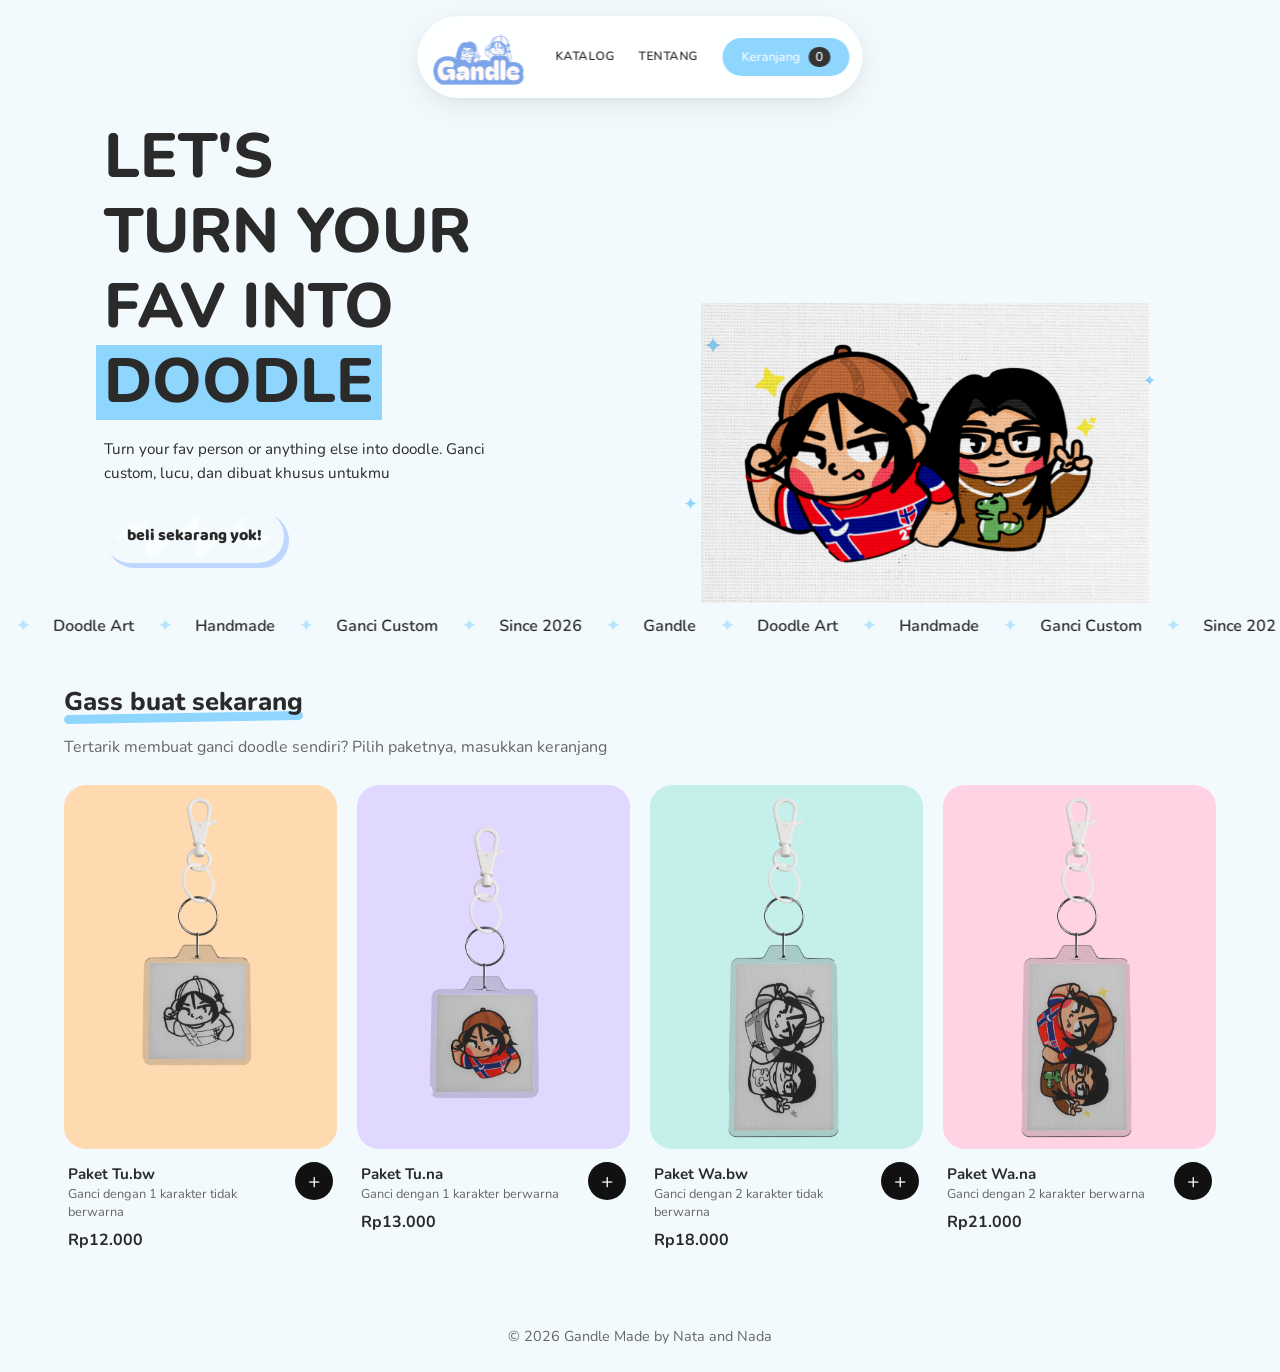
==== index.html @ 8a151f9f "first commit" ====
<!DOCTYPE html>
<html lang="id">
<head>
    <meta charset="UTF-8">
    <meta name="viewport" content="width=device-width, initial-scale=1.0">
    <meta name="description" content="Gandle - Turn your fav person or anything else into doodle">
    <meta name="author" content="Nada">
    <title>Gandle - Ganci Doodle Custom</title>
    <link rel="icon" href="images/sticker gandle.png" type="image/png">
    <link rel="preconnect" href="https://fonts.googleapis.com">
    <link rel="preconnect" href="https://fonts.gstatic.com" crossorigin>
    <link href="https://fonts.googleapis.com/css2?family=Nunito:wght@400;500;600;700;800;900&display=swap" rel="stylesheet">
    <link href="https://fonts.googleapis.com/css2?family=Baloo+2:wght@400;500;600;700;800&family=Poppins:wght@400;600;700;800&display=swap" rel="stylesheet">
    <link rel="stylesheet" href="style.css">
    <link rel="stylesheet" href="shop.css">
</head>
<body>
    <nav class="nav container" aria-label="Navigasi utama">
        <a class="logo" href="index.html">
            <img src="images/sticker gandle.png" alt="Gandle">
        </a>
        <div class="nav-links">
            <a href="#katalog">Katalog</a>
            <a href="about.html">Tentang</a>
            <button id="cart-btn" class="cart-btn" type="button">Keranjang <span id="cart-count">0</span></button>
        </div>
        <button class="menu-toggle" id="menu-toggle" type="button" aria-label="Buka menu" aria-expanded="false">
            <span></span>
            <span></span>
            <span></span>
        </button>
    </nav>

    <section class="hero container" aria-labelledby="hero-title">
        <div class="hero-text">
            <h1 id="hero-title"><span class="hl-w">LET'S</span><span>TURN YOUR</span>FAV INTO<span class="hl-y"> DOODLE </span></h1>
            <p>Turn your fav person or anything else into doodle. Ganci custom, lucu, dan dibuat khusus untukmu</p>
            <a class="button pill" href="#katalog">
                <svg class="button-cosm" xmlns="http://www.w3.org/2000/svg" viewBox="0 0 256 256"
                    aria-hidden="true"></svg>

                <svg class="highlight" viewBox="0 0 144.75738 77.18431" preserveAspectRatio="none" aria-hidden="true">
                    <path
                        d="M180.02826,169.45123c0,0 12.65228,-25.55115 24.2441,-25.66863c6.39271,-0.06479 -5.89143,46.12943 4.90937,50.63857c10.22345,4.2681 24.14292,-52.38336 37.86455,-59.80493c3.31715,-1.79413 -5.35094,45.88889 -0.78872,58.34589c5.19371,14.18125 33.36934,-58.38221 36.43049,-56.91633c4.67078,2.23667 -0.06338,44.42744 5.22574,47.53647c6.04041,3.55065 19.87185,-20.77286 19.87185,-20.77286"
                        transform="translate(-171.52826,-126.11624)" />
                </svg>

                <span>beli sekarang yok!</span>
            </a>
        </div>
        <div class="hero-art">
            <span class="star s1" aria-hidden="true">&#10022;</span>
            <span class="star s2" aria-hidden="true">&#10022;</span>
            <span class="star s3" aria-hidden="true">&#10022;</span>
            <img src="images/n2.png" width="1080" height="1080" alt="Ganci Gandle berisi doodle dua karakter berwarna">
        </div>
    </section>

    <div class="band">
        <div class="band-track" id="bandTrack">
            <span>Gandle</span>
            <span>Doodle Art</span>
            <span>Handmade</span>
            <span>Ganci Custom</span>
            <span>Since 2026</span>
        </div>
    </div>

    <main class="container">
        <section class="catalog-layout" id="katalog" aria-labelledby="judul-katalog">
            <div class="catalog-content">
                <div class="catalog-heading">
                    <h2 class="section-title" id="judul-katalog">Gass buat sekarang</h2>
                    <p>Tertarik membuat ganci doodle sendiri? Pilih paketnya, masukkan keranjang</p>
                </div>
                <div class="card catalog-cards" id="catalog" aria-live="polite"></div>
            </div>
        </section>
    </main>

    <footer>
        <p>&copy; 2026 Gandle Made by Nata and Nada</p>
    </footer>

    <div id="overlay" class="overlay" hidden></div>

    <aside id="cart" class="drawer" aria-label="Keranjang belanja" aria-hidden="true">
        <div class="drawer-head">
            <h2>Keranjang</h2>
            <button id="cart-close" class="icon-btn" type="button" aria-label="Tutup keranjang">&times;</button>
        </div>
        <div id="cart-items" class="drawer-body"></div>
        <div class="drawer-foot">
            <div class="total-row"><span>Total</span><strong id="cart-total">Rp0</strong></div>
            <button id="checkout-btn" class="btn" type="button">Checkout</button>
            <button id="clear-btn" class="btn-ghost" type="button">Kosongkan keranjang</button>
        </div>
    </aside>

    <dialog id="checkout" class="modal" aria-labelledby="co-title">
        <form id="co-form" novalidate>
            <div class="drawer-head">
                <h2 id="co-title">Checkout</h2>
                <button type="button" class="icon-btn" data-close aria-label="Tutup">&times;</button>
            </div>
            <div class="quick-profile" id="quick-profile">
                <div class="profile-copy">
                </div>
                <div class="profile-grid">
                    <label>Nama <input name="name" autocomplete="name" placeholder="Nama kamu" required></label>
                    <label>Nomor WhatsApp <input name="phone" type="tel" inputmode="tel" autocomplete="tel"
                            placeholder="08xxxxxxxxxx" required></label>
                </div>
                <button type="button" class="profile-edit" id="profile-clear" hidden>Ganti data diri</button>
            </div>
            <div id="co-summary" class="co-summary"></div>
            <label>Alamat pengiriman untuk Menentukan Lokasi COD <textarea name="address" rows="3"
                    autocomplete="street-address" placeholder="Alamat lengkap untuk pengiriman"
                    required></textarea></label>
            <div class="checkout-section order-custom-section">
                <div class="field-heading"><strong>Detail tiap pesanan</strong><span>Catatan & foto mengikuti tipe
                        ganci</span></div>
                <div id="co-items-detail" class="co-items-detail"></div>
            </div>
            <div class="checkout-section">
                <div class="field-heading"><strong>Metode pembayaran</strong><span>Pilih salah satu</span></div>
                <label>Metode pembayaran
                    <select name="payment" id="payment-method" required>
                        <option value="QRIS">QRIS</option>
                        <option value="Cash">Cash</option>
                    </select>
                </label>
                <div id="qris-proof-wrap" class="qris-proof">
                    <div class="payment-info"><strong>📱 Pembayaran QRIS</strong><span>Silakan bayar sesuai total
                            pesanan, lalu upload bukti pembayarannya</span></div>
                    <label class="upload-box upload-box-small">
                        <input name="qrisProof" id="qris-proof" type="file" accept="image/*">
                        <span class="upload-icon">↥</span>
                        <span><strong>Upload bukti pembayaran</strong><small>Wajib untuk pembayaran QRIS dalam bentuk
                                JPG, PNG, maksimal 5 MB</small></span>
                    </label>
                    <div id="qris-preview" class="single-preview" aria-live="polite"></div>
                </div>
            </div>

            <p id="co-error" class="form-error" role="alert"></p>
            <button id="co-submit" class="btn" type="submit">Pesan sekarang</button>
        </form>
        <div id="co-done" class="co-done" hidden></div>
    </dialog>

    <div id="toast" class="toast" role="status" aria-live="polite"></div>
    <script src="script.js" defer></script>
</body>
</html>
---- style.css ----
:root {
    --primary: #8fd6ff;
    --primary-dark: #111;
    --text: #2b2a2a;
    --muted: #666;
    --white: #f3fafd;
    --border: #e6e6e6;
    --grey: #f1f1f1;
    --shadow: 0 8px 22px rgba(0, 0, 0, 0.10);
}

* {
    margin: 0;
    padding: 0;
    box-sizing: border-box;
}

html {
    scroll-behavior: smooth;
    overflow-x: clip;
}

body {
    width: 100%;
    max-width: 100%;
    padding: 1rem 1rem 0;
    font-family: 'Nunito', Arial, sans-serif;
    line-height: 1.6;
    color: var(--text);
    background: var(--white);
    padding-top: 5rem;
}

.container {
    width: min(100%, 72rem);
    margin-inline: auto;
}

.nav {
    position: fixed;
    top: 1rem;
    left: 50%;
    transform: translateX(-50%);
    width: max-content;
    max-width: calc(100% - 2rem);
    display: flex;
    align-items: center;
    gap: 1.5rem;
    padding: .65rem .8rem .65rem 1rem;
    border-radius: 999px;
    background: rgba(255, 255, 255, .9);
    box-shadow: 0 8px 30px rgba(0, 0, 0, .08), 0 2px 8px rgba(0, 0, 0, .04);
    backdrop-filter: blur(14px);
    -webkit-backdrop-filter: blur(14px);
    z-index: 1000;
}

.logo {
    display: flex;
    align-items: center;
    flex-shrink: 0;
    margin-right: .5rem;
}

.logo img {
    width: 90px;
    height: auto;
    display: block;
}

.nav-links {
    display: flex;
    align-items: center;
    gap: 1.5rem;
}

.nav-links a {
    position: relative;
    font-size: .75rem;
    font-weight: 600;
    letter-spacing: .04em;
    text-transform: uppercase;
    color: var(--text);
    text-decoration: none;
    white-space: nowrap;
}

.nav-links a::after {
    content: "";
    position: absolute;
    left: 0;
    bottom: -5px;
    width: 100%;
    height: 2px;
    background: var(--primary);
    border-radius: 50%;
    transform: scaleX(0);
    transform-origin: left;
    transition: transform 0.2s ease-out;
}

.nav-links a:hover::after {
    transform: scaleX(1);
    text-decoration: underline;
    text-decoration-color: var(--primary);
    text-decoration-thickness: 2px;
    text-underline-offset: 5px;

}

.cart-btn {
    border-radius: 999px;
    white-space: nowrap;
}

.menu-toggle {
    display: none;
}

.hero {
    display: grid;
    grid-template-columns: 1.1fr 1fr;
    align-items: center;
    gap: 1rem;
    padding: 2.5rem 2.5rem 0;
    background: var(--white);
    border-radius: 28px;
    overflow: hidden;
}

.hero-text {
    padding-bottom: 2.5rem;
}

.hero h1 {
    margin-bottom: 1.1rem;
    font-size: clamp(2.1rem, 6vw, 3.9rem);
    font-weight: 800;
    line-height: 1.2;
}

.hero h1 span {
    display: table;
    margin-left: -.5rem;
    padding: 0 .5rem;
}

.hl-w {
    background: var(--white);
}

.hl-y {
    background: var(--primary);
}

.hero p {
    max-width: 26rem;
    margin-bottom: 1.5rem;
    font-size: .95rem;
}

.pill.button {
    position: relative;
    display: inline-flex;
    align-items: center;
    justify-content: center;
    min-width: 180px;
    padding: .85rem 1.25rem;
    border: 0;
    border-radius: 2rem;
    background: transparent;
    color: var(--text);
    font-family: "baloo 2", monospace;
    font-size: 1rem;
    font-weight: 800;
    text-decoration: none;
    cursor: pointer;
    user-select: none;
    box-shadow: #8ab5ff7f 4px 4px 0 1px;
    filter: url(#handDrawnNoise);
    transition: .3s ease-in-out;
    animation: gandleIdle 1s infinite ease-in-out;
}

.pill.button span {
    position: relative;
    z-index: 2;
}

.pill.button:hover {
    color: var(--text);

    text-decoration: none;

    transform: rotate(-2.5deg);

    animation: gandleHover 2.5s infinite ease-in-out;
}

.pill.button .button-cosm {
    position: absolute;
    width: 52px;
    height: 52px;
    left: -18px;
    bottom: -16px;
    fill: #33333366;
    z-index: 1;
    transition: .3s ease-out;
    transform: rotate(0deg);
}

.pill.button:hover .button-cosm {
    transform: rotate(-15deg);
}

.pill.button .highlight {
    position: absolute;
    inset: 0;
    width: 100%;
    height: 100%;
    fill: rgba(255, 255, 255, 0.5);
    stroke: var(--primary);
    stroke-width: 10;
    stroke-linecap: round;
    pointer-events: none;
    stroke-dasharray: 1000;
    stroke-dashoffset: 1000;
    transition: stroke-dashoffset .5s ease-in-out;
    z-index: 0;
}

.pill.button:hover .highlight {
    stroke-dashoffset: 0;
}

@keyframes gandleIdle {
    0% {
        filter: url(#handDrawnNoise);
    }

    50% {
        transform: rotate(2.5deg);
        filter: url(#handDrawnNoise2);
    }

    100% {
        filter: url(#handDrawnNoise);
    }
}

@keyframes gandleHover {
    0% {
        transform: rotate(0deg) translateY(0);
        filter: url(#handDrawnNoise);
    }

    25% {
        transform: rotate(-1deg) translateY(-2px);
        filter: url(#handDrawnNoise2);
    }

    50% {
        transform: rotate(0deg) translateY(2px);
        filter: url(#handDrawnNoise);
    }

    75% {
        transform: rotate(-1deg) translateY(-2px);
        filter: url(#handDrawnNoise2);
    }

    100% {
        transform: rotate(0deg) translateY(0);
        filter: url(#handDrawnNoise);
    }
}

.hero-art {
    position: relative;
    align-self: end;
    perspective: 800px;
}

.hero-art img {
    position: relative;
    display: block;
    width: min(100%, 28rem);
    height: auto;
    transform: translate(0, 0) rotate(0deg);
    transition: transform 0.32s cubic-bezier(0.18, 0.8, 0.3, 1);
    will-change: transform;
    margin-inline: auto;
    mix-blend-mode: multiply;
}

.star {
    position: absolute;
    color: var(--primary);
    font-size: 1.5rem;
}

.s1 {
    top: 8%;
    left: 6%;
}

.s2 {
    top: 22%;
    right: 4%;
    font-size: 1rem;
}

.s3 {
    bottom: 28%;
    left: 2%;
    font-size: 1.1rem;
}

.band {
    width: 100%;
    overflow: hidden;
    white-space: nowrap;
    margin-inline: -.75rem;
    width: calc(100% + 1.5rem);
    padding: .7rem 0;
}

.band-track {
    display: flex;
    width: max-content;
    will-change: transform;
}

.band-track span {
    flex: 0 0 auto;

    display: inline-flex;
    align-items: center;

    font-size: 1rem;
    font-weight: 600;
}

.band-track span::after {
    content: "✦";
    margin: 0 1.5rem;
    opacity: .6;
    color: var(--primary);
}

.section-title {
    position: relative;
    z-index: 0;
    display: inline-block;
    margin-bottom: 1.5rem;
    font-size: 1.6rem;
    font-weight: 800;
}

.section-title::after {
    content: "";
    position: absolute;
    left: 0;
    right: 0;
    bottom: .1rem;
    z-index: -1;
    height: .55rem;
    border-radius: 99px;
    background: var(--primary);
    transform: rotate(-1deg);
}

.tentang {
    margin: 2.5rem 0;
    padding: 2rem;
    background: var(--white);
    border-radius: 28px;
}

.tentang p {
    margin-top: .75rem;
    max-width: 60rem;
}

.tentang p:last-child {
    font-weight: 700;
}

.catalog-layout {
    margin-top: 2rem;
}

.catalog-content {
    min-width: 0;
}

.catalog-heading p {
    margin: -.75rem 0 1.5rem;
    color: var(--muted);
}

.catalog-cards {
    display: grid;
    grid-template-columns: repeat(4, minmax(0, 1fr));
    gap: 1.25rem;
}

.thumb {
    aspect-ratio: 3 / 4;
    border-radius: 22px;
    overflow: hidden;
}

.thumb img {
    display: block;
    width: 100%;
    height: 100%;
    object-fit: cover;
    mix-blend-mode: none;
    transition: transform .3s ease;
}

.catalog-card:hover .thumb img {
    transform: scale(1.05);
}

.tone-0 {
    background: #ffd9b0;
}

.tone-1 {
    background: #e1d8ff;
}

.tone-2 {
    background: #c4efea;
}

.tone-3 {
    background: #ffd3e3;
}

.card-foot {
    display: flex;
    justify-content: space-between;
    align-items: flex-start;
    gap: .75rem;
    padding: .8rem .25rem 0;
}

.card-foot h3 {
    font-size: .95rem;
    font-weight: 700;
}

.deskripsi {
    font-size: .8rem;
    line-height: 1.4;
    color: var(--muted);
}

.price {
    margin-top: .35rem;
    font-weight: 700;
}

.add {
    flex: none;
    width: 2.4rem;
    height: 2.4rem;
    border: 0;
    border-radius: 50%;
    background: var(--primary-dark);
    color: var(--white);
    font-size: 1.3rem;
    line-height: 1;
    transition: transform .2s, background-color .2s, color .2s;
}

.add:hover {
    background: var(--primary);
    color: var(--text);
    transform: scale(1.1);
}

.table {
    margin: 3rem 0 2rem;
    padding: 1.5rem;
    border: 1px solid var(--border);
    border-radius: 22px;
    overflow-x: auto;
}

.table table {
    width: 100%;
    border-collapse: collapse;
}

.table th, td {
    padding: .8rem 1rem;
    text-align: left;
    border-bottom: 1px solid var(--border);
}

.table th {
    background: var(--primary);
    font-weight: 700;
}

.table tbody tr:hover {
    background: var(--grey);
}

footer {
    margin-top: 3rem;
    padding: 1.5rem;
    text-align: center;
    font-size: .9rem;
    color: var(--muted);
}

@media (max-width: 1000px) {
    .catalog-cards {
        grid-template-columns: repeat(2, minmax(0, 1fr));
    }
}

@media (max-width: 800px) {
    .hero {
        grid-template-columns: 1fr;
        padding: 1.75rem 1.5rem 0;
    }

    .hero-text {
        padding-bottom: 0;
    }
}

@media (max-width: 600px) {

    body {
        padding: .75rem .75rem 0;
        overflow-x: hidden;
    }

    .nav {
        position: fixed;
        top: .65rem;
        left: .75rem;
        right: .75rem;
        transform: none;
        width: auto;
        max-width: none;
        padding: .45rem .55rem .45rem .75rem;
        display: flex;
        align-items: center;
        justify-content: space-between;
        gap: 0;
        border-radius: 18px;
    }

    .logo {
        margin: 0;
        flex-shrink: 0;
    }

    .logo img {
        width: 70px;
        height: auto;
    }

    .nav-links {
        display: none;
    }

    .menu-toggle {
        width: 38px;
        height: 38px;
        padding: 0;
        display: flex;
        flex-direction: column;
        align-items: center;
        justify-content: center;
        gap: 4px;
        border: 0;
        border-radius: 12px;
        background: transparent;
        cursor: pointer;
    }

    .menu-toggle span {
        width: 18px;
        height: 2px;
        border-radius: 999px;
        background: var(--text);
        transition: transform .25s ease, opacity .2s ease;
    }

    .nav.menu-open .menu-toggle span:nth-child(1) {
        transform: translateY(6px) rotate(45deg);
    }

    .nav.menu-open .menu-toggle span:nth-child(2) {
        opacity: 0;
    }

    .nav.menu-open .menu-toggle span:nth-child(3) {
        transform: translateY(-6px) rotate(-45deg);
    }

    .nav.menu-open .nav-links {
        position: absolute;
        top: calc(100% + .6rem);
        left: 0;
        right: 0;
        display: flex;
        flex-direction: column;
        align-items: stretch;
        gap: .25rem;
        padding: .55rem;
        border-radius: 18px;
        background: rgba(255, 255, 255, .95);
        box-shadow: 0 12px 30px rgba(0, 0, 0, .08), 0 3px 10px rgba(0, 0, 0, .04);
        backdrop-filter: blur(14px);
        -webkit-backdrop-filter: blur(14px);
    }

    .nav.menu-open .nav-links a,
    .nav.menu-open .cart-btn {
        width: 100%;
        padding: .75rem 1rem;
        border-radius: 12px;
        font-size: .75rem;
        text-align: left;
    }

    .nav.menu-open .nav-links a:hover {
        background: rgba(0, 0, 0, .04);
        text-decoration: none;
    }

    .band {
        overflow: hidden;
        white-space: nowrap;
    }

    .band-track {
        width: max-content;
    }

    .band-track span {
        flex-shrink: 0;
        font-size: .85rem;
        white-space: nowrap;
    }

    .band-track span::after {
        margin-inline: .8rem;
    }

    .tentang {
        padding: 1.25rem;
    }

    .catalog-cards {
        gap: .75rem;
    }

    .thumb {
        border-radius: 16px;
    }

    .card-foot {
        flex-direction: row;
        align-items: center;
        justify-content: space-between;
        gap: .4rem;
        padding: .6rem .15rem 0;
    }

    .card-foot>div {
        min-width: 0;
        flex: 1;
    }

    .card-foot h3 {
        font-size: .78rem;
        line-height: 1.35;
    }

    .deskripsi {
        font-size: .65rem;
        line-height: 1.4;
    }

    .card-foot .price {
        margin-top: .25rem;
        margin-bottom: 0;
        font-size: .75rem;
    }

    .card-foot .add {
        flex-shrink: 0;
        align-self: center;
        width: 2rem;
        height: 2rem;
        font-size: 1.1rem;
    }

    .table {
        padding: 1rem;
        overflow-x: auto;
    }

    .table table {
        min-width: 500px;
    }

    .table th,
    .table td {
        padding: .6rem;
        font-size: .8rem;
    }
}
---- shop.css ----
button {
    font: inherit;
    cursor: pointer
}

:focus-visible {
    outline: 3px solid var(--primary-dark);
    outline-offset: 2px
}

.nav {
    flex-wrap: wrap
}

.cart-btn {
    padding: .55rem 1.2rem;
    border: 0;
    border-radius: 99px;
    background: var(--primary);
    color: var(--white);
    font-size: .8rem;
    font-weight: 600;
    transition: background-color .3s, color .3s
}

.cart-btn:hover {
    background: #333
}

.cart-btn span {
    display: inline-block;
    min-width: 1.4rem;
    padding: 0 .4rem;
    margin-left: .3rem;
    border-radius: 99px;
    background: #333;
    color: var(--white);
    font-size: .8rem;
    text-align: center
}

.cart-btn:hover span{
    background-color: var(--primary);
}

.card-content .price {
    margin-top: auto;
    margin-bottom: .8rem;
    font-weight: bold;
    color: var(--text)
}

.btn {
    display: block;
    width: 100%;
    padding: .7rem 1rem;
    border: 0;
    border-radius: 12px;
    background: var(--primary-dark);
    color: var(--white);
    font-weight: bold;
    transition: background-color .3s, transform .3s
}

.btn:hover {
    background: var(--primary);
    color: var(--text);
    transform: translateY(-2px)
}

.btn:disabled {
    opacity: .6;
    cursor: wait;
    transform: none
}

.btn-ghost {
    display: block;
    width: 100%;
    margin-top: .5rem;
    padding: .5rem;
    border: 0;
    background: none;
    color: var(--muted);
    text-decoration: underline
}

.icon-btn {
    width: 2.2rem;
    height: 2.2rem;
    border: 0;
    border-radius: 50%;
    background: #f1f1f1;
    color: var(--primary-dark);
    font-size: 1.4rem;
    line-height: 1
}

.overlay {
    position: fixed;
    inset: 0;
    z-index: 40;
    background: rgba(0, 0, 0, .4)
}

.drawer {
    position: fixed;
    top: 0;
    right: 0;
    z-index: 50;
    display: flex;
    flex-direction: column;
    width: min(100%, 26rem);
    height: 100%;
    background: var(--white);
    box-shadow: var(--shadow);
    transform: translateX(100%);
    visibility: hidden;
    transition: transform .3s ease, visibility .3s
}

.drawer.open {
    transform: none;
    visibility: visible
}

.drawer-head {
    display: flex;
    justify-content: space-between;
    align-items: center;
    padding: 1rem 1.25rem;
    border-bottom: 1px solid var(--border)
}

.drawer-head h2 {
    color: var(--primary-dark)
}

.drawer-body {
    flex: 1;
    overflow-y: auto;
    padding: 1rem 1.25rem
}

.drawer-foot {
    padding: 1rem 1.25rem;
    border-top: 1px solid var(--border)
}

.total-row {
    display: flex;
    justify-content: space-between;
    margin-bottom: .8rem;
    font-size: 1.1rem
}

.empty {
    padding: 2rem 0;
    text-align: center;
    color: var(--muted)
}

.item {
    display: grid;
    grid-template-columns: 4rem 1fr;
    gap: .8rem;
    padding: .8rem 0;
    border-bottom: 1px solid var(--border)
}

.item img {
    width: 4rem;
    height: 4rem;
    object-fit: cover;
    border-radius: 10px
}

.item h3 {
    font-size: 1rem
}

.item small {
    color: var(--muted)
}

.item-row {
    display: flex;
    justify-content: space-between;
    align-items: center;
    margin-top: .4rem
}

.qty {
    display: inline-flex;
    align-items: center;
    border: 1px solid var(--primary);
    border-radius: 10px;
    overflow: hidden
}

.qty button {
    width: 2rem;
    height: 2rem;
    border: 0;
    background: #f1f1f1;
    color: var(--primary-dark);
    font-weight: bold
}

.qty span {
    min-width: 2rem;
    text-align: center
}

.item .rm {
    border: 0;
    background: none;
    color: #c0392b;
    font-size: .85rem;
    text-decoration: underline
}

.item textarea {
    grid-column: 1/-1;
    width: 100%;
    padding: .5rem;
    border: 1px solid var(--border);
    border-radius: 8px;
    font: inherit;
    font-size: .85rem;
    resize: vertical
}

.modal {
    width: min(100% - 1.5rem, 30rem);
    max-height: 92vh;
    margin: auto;
    padding: 0;
    border: 0;
    border-radius: 16px;
    box-shadow: var(--shadow);
    overflow-y: auto
}

.modal::backdrop {
    background: rgba(0, 0, 0, .45)
}

.modal form,
.co-done {
    padding-bottom: 1.25rem
}

.modal label {
    display: block;
    padding: .6rem 1.25rem 0;
    font-size: .9rem;
    color: var(--muted)
}

.modal input,
.modal select,
.modal textarea {
    display: block;
    width: 100%;
    margin-top: .25rem;
    padding: .6rem;
    border: 1px solid var(--border);
    border-radius: 10px;
    font: inherit;
    color: var(--text)
}

.modal input.bad,
.modal textarea.bad {
    border-color: #c0392b
}

.modal .btn {
    width: calc(100% - 2.5rem);
    margin: 1rem 1.25rem 0
}

.co-summary {
    padding: .8rem 1.25rem;
    background: #f7f7f7;
    font-size: .9rem
}

.co-summary div {
    display: flex;
    justify-content: space-between;
    gap: 1rem
}

.co-summary .sum-total {
    margin-top: .4rem;
    padding-top: .4rem;
    border-top: 1px solid var(--border);
    font-weight: bold
}

.form-error {
    padding: .5rem 1.25rem 0;
    color: #c0392b;
    font-size: .9rem;
    min-height: 1.4rem
}

.co-done {
    padding: 2rem 1.25rem 1rem;
    text-align: center
}

.co-done h2 {
    color: var(--primary-dark);
    margin-bottom: .5rem
}

.co-done a {
    display: block;
    margin: 1rem 0 .5rem;
    padding: .7rem;
    border-radius: 12px;
    background: #25d366;
    color: var(--white);
    font-weight: bold;
    text-decoration: none
}

.toast {
    position: fixed;
    left: 50%;
    bottom: 1.5rem;
    z-index: 60;
    padding: .7rem 1.2rem;
    border-radius: 99px;
    background: var(--text);
    color: var(--white);
    font-size: .9rem;
    opacity: 0;
    pointer-events: none;
    transform: translate(-50%, 1rem);
    transition: opacity .3s, transform .3s
}

.toast.show {
    opacity: 1;
    transform: translate(-50%, 0)
}

@media (prefers-reduced-motion:reduce) {
    * {
        transition: none !important;
        scroll-behavior: auto !important
    }
}

/* CHECKOUT UPLOAD & PAYMENT */
.checkout-section {
    margin-top: 1rem;
    padding: .85rem 1.25rem;
    border: 1px solid var(--border);
    border-radius: 14px;
    background: #fff
}

.field-heading {
    display: flex;
    justify-content: space-between;
    align-items: baseline;
    gap: 1rem;
    margin-bottom: .65rem
}

.field-heading strong {
    color: var(--primary-dark)
}

.field-heading span {
    font-size: .75rem;
    color: var(--muted)
}

.upload-box {
    display: flex !important;
    align-items: center;
    gap: .75rem;
    margin: 0 !important;
    padding: .8rem !important;
    border: 1.5px dashed #bbb;
    border-radius: 12px;
    background: #fafafa;
    color: var(--text) !important;
    cursor: pointer
}

.upload-box:hover {
    border-color: var(--primary-dark);
    background: #fffef0
}

.upload-box input[type=file] {
    position: absolute;
    width: 1px;
    height: 1px;
    opacity: 0;
    overflow: hidden;
    pointer-events: none
}

.upload-icon {
    display: grid;
    place-items: center;
    flex: none;
    width: 2.5rem;
    height: 2.5rem;
    border-radius: 10px;
    background: var(--primary);
    font-size: 1.4rem;
    font-weight: 700;
    color: var(--text)
}

.upload-box strong,
.upload-box small {
    display: block
}

.upload-box small {
    margin-top: .15rem;
    color: var(--muted);
    font-size: .7rem
}

.link-field {
    padding: 0 !important;
    margin-top: .6rem
}

.photo-preview {
    display: grid;
    grid-template-columns: repeat(5, minmax(0, 1fr));
    gap: .45rem;
    margin-top: .65rem
}

.preview-item {
    position: relative;
    min-width: 0
}

.preview-item img {
    display: block;
    width: 100%;
    aspect-ratio: 1;
    object-fit: cover;
    border-radius: 9px;
    border: 1px solid var(--border)
}

.preview-item>span {
    display: block;
    overflow: hidden;
    margin-top: .2rem;
    font-size: .6rem;
    color: var(--muted);
    text-overflow: ellipsis;
    white-space: nowrap
}

.preview-remove {
    position: absolute;
    top: .2rem;
    right: .2rem;
    width: 1.35rem;
    height: 1.35rem;
    border: 0;
    border-radius: 50%;
    background: rgba(17, 17, 17, .8);
    color: #fff;
    font-size: .9rem;
    line-height: 1;
    cursor: pointer
}

.single-preview {
    margin-top: .6rem;
    max-width: 7rem
}

.single-preview .preview-item>span {
    display: none
}

.qris-proof {
    margin-top: .75rem
}

.payment-info {
    display: flex;
    flex-direction: column;
    gap: .15rem;
    margin-bottom: .65rem;
    padding: .65rem .75rem;
    border-radius: 10px;
    background: #fffbe1;
    font-size: .8rem
}

.payment-info span {
    color: var(--muted);
    font-size: .72rem
}

.upload-box-small {
    padding: .65rem !important
}

.modal .checkout-section label {
    padding: 0
}

@media (max-width:600px) {
    .photo-preview {
        grid-template-columns: repeat(3, minmax(0, 1fr))
    }

    .field-heading {
        align-items: flex-start;
        flex-direction: column;
        gap: .1rem
    }
}

.order-custom-section {
    margin-top: 1rem
}

.co-items-detail {
    display: grid;
    gap: .8rem
}

.co-item-detail {
    padding: .85rem;
    border: 1px solid var(--border);
    border-radius: 12px;
    background: #fafafa
}

.co-item-head {
    display: flex;
    justify-content: space-between;
    gap: 1rem;
    margin-bottom: .45rem
}

.co-item-head>div {
    display: flex;
    flex-direction: column;
    gap: .1rem
}

.co-item-head span {
    font-size: .72rem;
    color: var(--muted)
}

.co-item-detail label {
    padding: 0 !important;
    margin-top: .55rem
}

.co-item-detail .item-upload-box {
    margin-top: .55rem !important
}

.co-item-detail .link-field {
    margin-top: .5rem !important
}

.item-photo-preview {
    grid-template-columns: repeat(5, minmax(0, 1fr));
    margin-top: .55rem
}

@media (max-width:600px) {
    .co-item-head {
        align-items: flex-start
    }

    .item-photo-preview {
        grid-template-columns: repeat(3, minmax(0, 1fr))
    }
}

.modal {
    width: min(100% - 2rem, 48rem);
    max-height: min(92vh, 56rem);
    border-radius: 24px;
}

.modal form {
    padding: 0 1.75rem 1.75rem;
}

.modal .drawer-head {
    margin: 0 -1.75rem 1.5rem;
    padding: 1.2rem 1.75rem;
    background: var(--white);
    position: sticky;
    top: 0;
    z-index: 2;
}

.modal .drawer-head h2 {
    font-size: 1.35rem;
    letter-spacing: -.02em;
}

.quick-profile {
    margin: 0 0 1.5rem;
    padding: 1.35rem;
    border: 1px solid var(--border);
    border-radius: 18px;
    background: #fafafa;
}

.profile-copy {
    margin-bottom: 1rem;
}

.profile-badge {
    display: inline-block;
    margin-bottom: .45rem;
    padding: .25rem .55rem;
    border-radius: 99px;
    background: var(--primary);
    color: var(--text);
    font-size: .65rem;
    font-weight: 800;
    letter-spacing: .05em;
}

.profile-copy h3 {
    margin-bottom: .3rem;
    font-size: 1rem;
    color: var(--text);
}

.profile-copy p {
    color: var(--muted);
    font-size: .78rem;
    line-height: 1.6;
}

.profile-grid {
    display: grid;
    grid-template-columns: repeat(2, minmax(0, 1fr));
    gap: 1rem;
}

.modal .profile-grid label,
.modal .quick-profile label {
    padding: 0;
    color: var(--text);
    font-weight: 600;
}

.profile-edit {
    margin-top: .7rem;
    border: 0;
    background: none;
    color: var(--muted);
    text-decoration: underline;
    font-size: .75rem;
}

.co-summary {
    margin: 0 0 1.5rem;
    padding: 1rem 1.15rem;
    border: 1px solid var(--border);
    border-radius: 16px;
    background: #f8f8f8;
}

.co-summary div {
    padding: .2rem 0;
}

.modal>form>label {
    margin-bottom: 1.5rem;
    padding: 1rem 1.15rem;
    border: 1px solid var(--border);
    border-radius: 16px;
    color: var(--text);
    background: var(--white);
    font-weight: 600;
}

.modal>form>label textarea {
    min-height: 6rem;
}

.checkout-section {
    margin: 0 0 1.5rem;
    padding: 1.25rem;
    border-radius: 18px;
    background: #fff;
}

.order-custom-section {
    margin-top: 0;
}

.field-heading {
    margin-bottom: 1rem;
    padding-bottom: .8rem;
    border-bottom: 1px solid var(--border);
}

.field-heading strong {
    font-size: .95rem;
}

.field-heading span {
    font-size: .72rem;
}

.co-items-detail {
    gap: 1rem;
}

.co-item-detail {
    padding: 1.15rem;
    border-radius: 16px;
    background: #fafafa;
}

.co-item-head {
    margin-bottom: .9rem;
    padding-bottom: .8rem;
    border-bottom: 1px solid var(--border);
}

.co-item-head strong {
    font-size: .9rem;
}

.co-item-head span {
    font-size: .72rem;
}

.co-item-detail label {
    margin-top: .9rem !important;
    font-weight: 600;
    color: var(--text);
}

.co-item-detail textarea {
    min-height: 5rem;
    resize: vertical;
}

.item-upload-box {
    margin-top: .75rem !important;
}

.link-field {
    margin-top: .8rem !important;
}

.upload-box {
    min-height: 4.5rem;
    padding: .9rem 1rem !important;
}

.payment-info {
    margin-bottom: .9rem;
    padding: .85rem 1rem;
    border-radius: 12px;
}

.qris-proof {
    margin-top: .9rem;
}

.modal .btn {
    width: 100%;
    margin: 1.25rem 0 0;
    min-height: 3.1rem;
    border-radius: 14px;
}

.form-error {
    padding: .25rem 0 0;
    min-height: 1.5rem;
}

.checkout-note {
    margin-top: .9rem;
    text-align: center;
    color: var(--muted);
    font-size: .7rem;
    line-height: 1.5;
}

.co-done {
    padding: 2.5rem 1.75rem 1.75rem;
}

@media (max-width: 700px) {
    .modal {
        width: calc(100% - 1rem);
        max-height: 94vh;
        border-radius: 20px;
    }

    .modal form {
        padding: 0 1rem 1.25rem;
    }

    .modal .drawer-head {
        margin: 0 -1rem 1.1rem;
        padding: 1rem;
    }

    .quick-profile,
    .co-summary,
    .checkout-section,
    .modal>form>label {
        margin-bottom: 1.1rem;
    }

    .quick-profile {
        padding: 1rem;
    }

    .profile-grid {
        grid-template-columns: 1fr;
        gap: .8rem;
    }

    .checkout-section {
        padding: 1rem;
    }

    .co-item-detail {
        padding: 1rem;
    }

    .co-item-head {
        gap: .75rem;
    }

    .photo-preview {
        grid-template-columns: repeat(3, minmax(0, 1fr));
    }
}

@media (max-width: 420px) {
    .modal {
        width: calc(100% - .5rem);
    }

    .modal form {
        padding-inline: .8rem;
    }

    .modal .drawer-head {
        margin-inline: -.8rem;
        padding-inline: .8rem;
    }

    .quick-profile,
    .checkout-section,
    .modal>form>label,
    .co-summary {
        border-radius: 14px;
    }

    .co-item-detail {
        border-radius: 13px;
    }
}
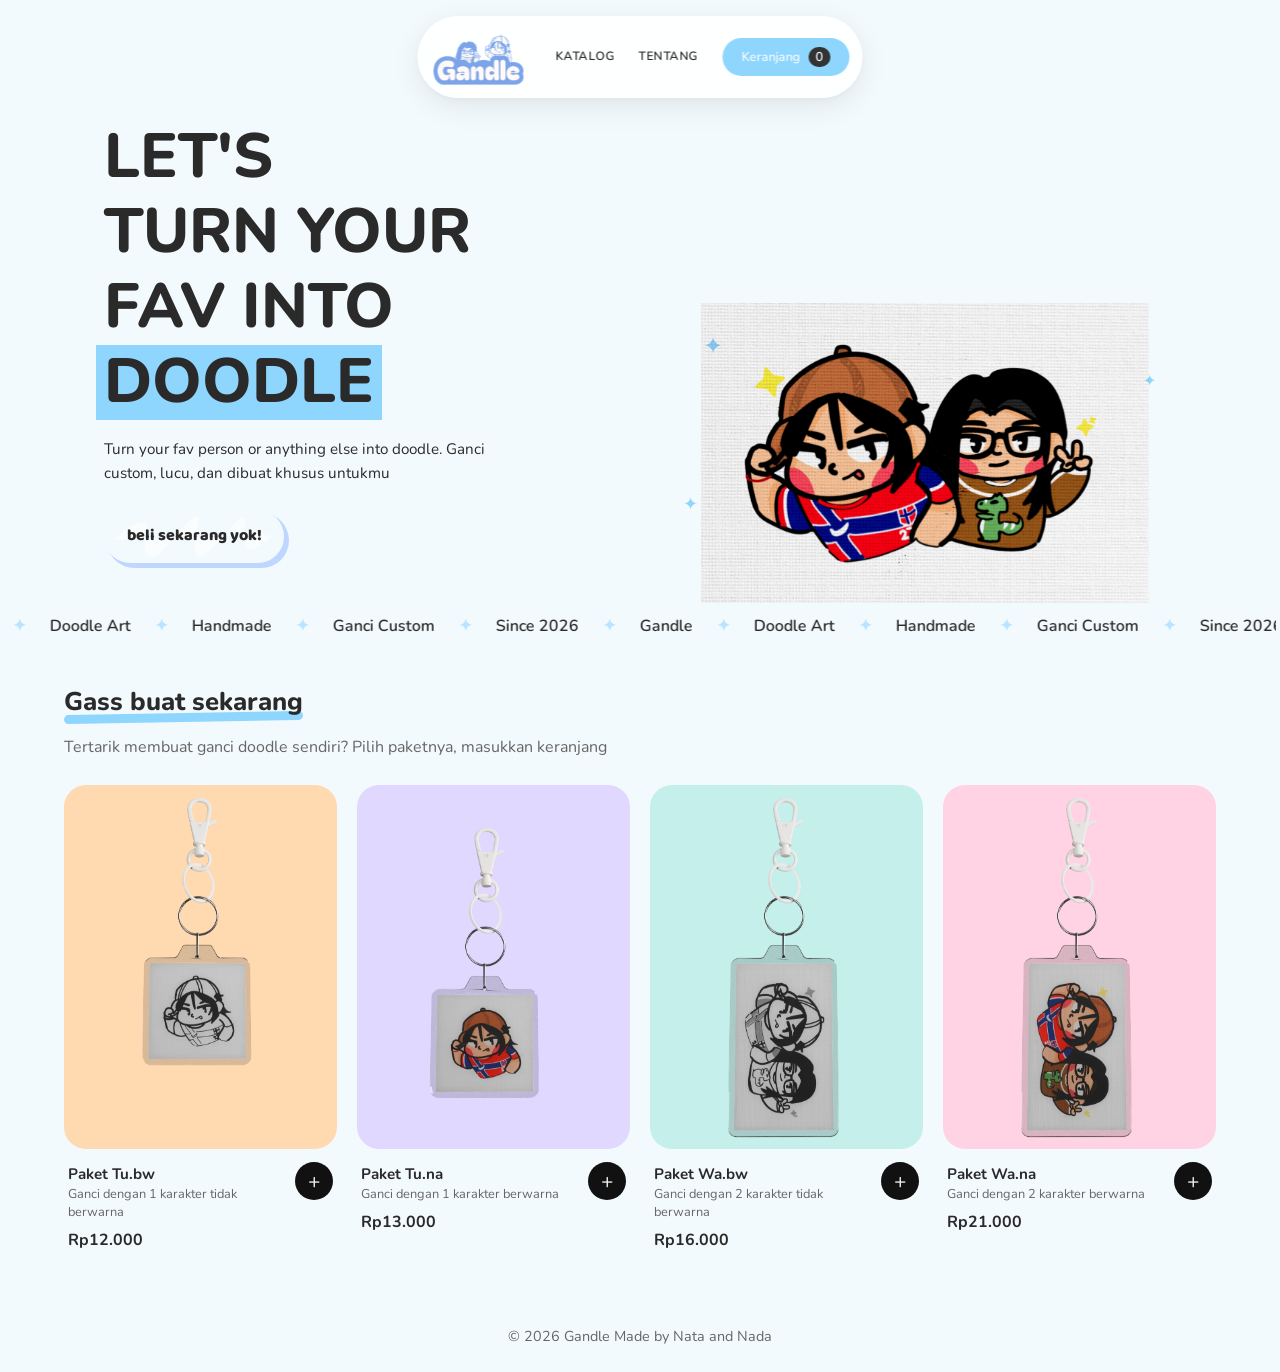
==== commit 46ef8c15: "add image qrish for Qrish payment method" ====
--- a/index.html
+++ b/index.html
@@ -1,5 +1,6 @@
 <!DOCTYPE html>
 <html lang="id">
+
 <head>
     <meta charset="UTF-8">
     <meta name="viewport" content="width=device-width, initial-scale=1.0">
@@ -9,11 +10,15 @@
     <link rel="icon" href="images/sticker gandle.png" type="image/png">
     <link rel="preconnect" href="https://fonts.googleapis.com">
     <link rel="preconnect" href="https://fonts.gstatic.com" crossorigin>
-    <link href="https://fonts.googleapis.com/css2?family=Nunito:wght@400;500;600;700;800;900&display=swap" rel="stylesheet">
-    <link href="https://fonts.googleapis.com/css2?family=Baloo+2:wght@400;500;600;700;800&family=Poppins:wght@400;600;700;800&display=swap" rel="stylesheet">
+    <link href="https://fonts.googleapis.com/css2?family=Nunito:wght@400;500;600;700;800;900&display=swap"
+        rel="stylesheet">
+    <link
+        href="https://fonts.googleapis.com/css2?family=Baloo+2:wght@400;500;600;700;800&family=Poppins:wght@400;600;700;800&display=swap"
+        rel="stylesheet">
     <link rel="stylesheet" href="style.css">
     <link rel="stylesheet" href="shop.css">
 </head>
+
 <body>
     <nav class="nav container" aria-label="Navigasi utama">
         <a class="logo" href="index.html">
@@ -33,7 +38,8 @@
 
     <section class="hero container" aria-labelledby="hero-title">
         <div class="hero-text">
-            <h1 id="hero-title"><span class="hl-w">LET'S</span><span>TURN YOUR</span>FAV INTO<span class="hl-y"> DOODLE </span></h1>
+            <h1 id="hero-title"><span class="hl-w">LET'S</span><span>TURN YOUR</span>FAV INTO<span class="hl-y"> DOODLE
+                </span></h1>
             <p>Turn your fav person or anything else into doodle. Ganci custom, lucu, dan dibuat khusus untukmu</p>
             <a class="button pill" href="#katalog">
                 <svg class="button-cosm" xmlns="http://www.w3.org/2000/svg" viewBox="0 0 256 256"
@@ -131,15 +137,31 @@
                     </select>
                 </label>
                 <div id="qris-proof-wrap" class="qris-proof">
-                    <div class="payment-info"><strong>📱 Pembayaran QRIS</strong><span>Silakan bayar sesuai total
-                            pesanan, lalu upload bukti pembayarannya</span></div>
+
+                    <div class="payment-info">
+                        <strong>Pembayaran QRIS</strong>
+                        <span>Scan QRIS di bawah untuk melakukan pembayaran sesuai total pesanan.</span>
+                    </div>
+
+                    <div class="qris-code-box">
+                        <img src="images/qris.jpeg" alt="QRIS Gandle" class="qris-code-image">
+                    </div>
+
+                    <div class="qris-instruction">
+                        Setelah pembayaran berhasil, upload bukti pembayaran di bawah ini.
+                    </div>
+
                     <label class="upload-box upload-box-small">
                         <input name="qrisProof" id="qris-proof" type="file" accept="image/*">
                         <span class="upload-icon">↥</span>
-                        <span><strong>Upload bukti pembayaran</strong><small>Wajib untuk pembayaran QRIS dalam bentuk
-                                JPG, PNG, maksimal 5 MB</small></span>
+                        <span>
+                            <strong>Upload bukti pembayaran</strong>
+                            <small>Wajib untuk pembayaran QRIS dalam bentuk JPG, PNG, maksimal 5 MB</small>
+                        </span>
                     </label>
+
                     <div id="qris-preview" class="single-preview" aria-live="polite"></div>
+
                 </div>
             </div>
 
@@ -152,4 +174,5 @@
     <div id="toast" class="toast" role="status" aria-live="polite"></div>
     <script src="script.js" defer></script>
 </body>
-</html>
+
+</html>
--- a/shop.css
+++ b/shop.css
@@ -786,6 +786,32 @@
     margin-top: .9rem;
 }
 
+.qris-code-box {
+    display: flex;
+    justify-content: center;
+    align-items: center;
+    padding: 16px;
+    margin: 12px 0;
+    border-radius: 16px;
+    background: #fff;
+}
+
+.qris-code-image {
+    display: block;
+    width: min(280px, 100%);
+    height: auto;
+    aspect-ratio: 1 / 1;
+    object-fit: contain;
+    border-radius: 10px;
+}
+
+.qris-instruction {
+    margin: 8px 0 14px;
+    font-size: 13px;
+    line-height: 1.5;
+    text-align: center;
+}
+
 .modal .btn {
     width: 100%;
     margin: 1.25rem 0 0;
